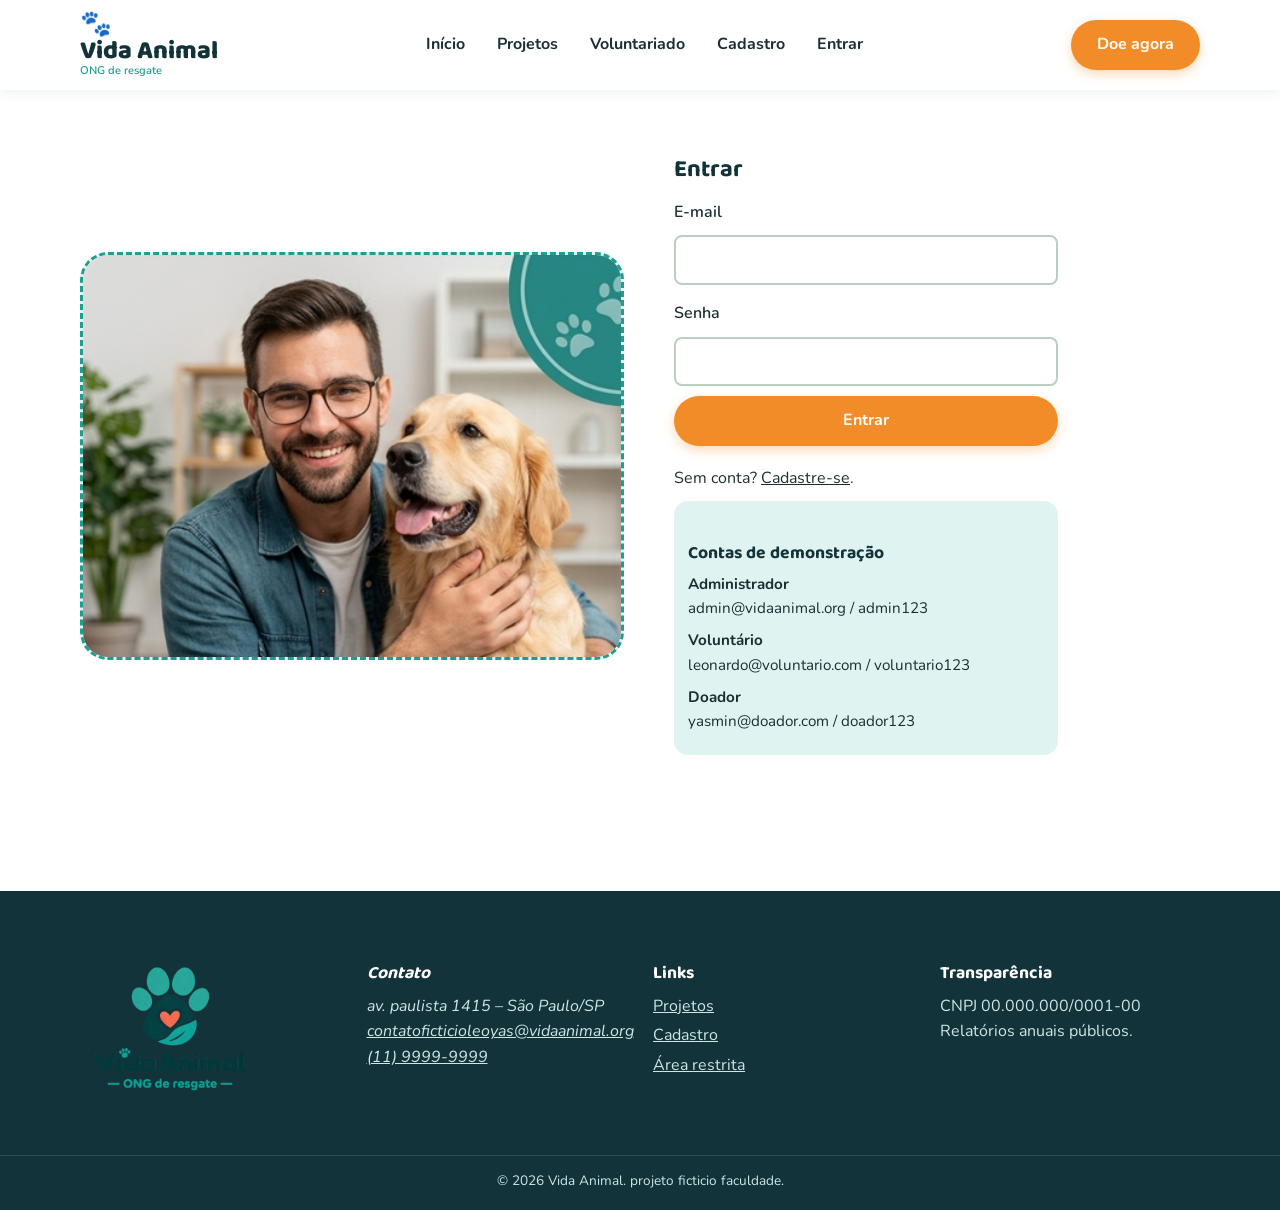
==== login.html @ df9445a1 "Add files via upload" ====
<!DOCTYPE html>
<html lang="pt-BR">

<head>
    <meta charset="UTF-8">
    <meta name="viewport" content="width=device-width, initial-scale=1">
    <meta name="description" content="Acesso à área do administrador, voluntário e doador.">
    <title>Entrar – Vida Animal</title>
    <link rel="icon" href="img/icon_pata.png" type="image/png">
    <link rel="preconnect" href="https://fonts.googleapis.com">
    <link rel="stylesheet" href="https://fonts.googleapis.com/css2?family=Baloo+2:wght@600;800&family=Nunito:wght@400;700&display=swap">
    <link rel="stylesheet" href="css/inicio.css">
</head>

<body>
    <a class="skip" href="#principal">Ir para o conteúdo</a>
    <header class="topo">
        <div class="wrap"><a class="logo" href="index.html"><span class="pata">🐾</span> Vida Animal<small>ONG de
                    resgate</small></a>
            <nav aria-label="Principal">
                <ul>
                    <li><a href="index.html">Início</a></li>
                    <li><a href="projetos.html">Projetos</a></li>
                    <li><a href="projetos.html#voluntariado">Voluntariado</a></li>
                    <li><a href="cadastro.html">Cadastro</a></li>
                    <li><a href="login.html">Entrar</a></li>
                </ul>
            </nav><a class="btn" href="projetos.html#doar">Doe agora</a>
        </div>
    </header>
    <main id="principal">
        <section class="wrap logbox" aria-labelledby="t">
            <figure class="img-vazia" data-nome="imagens/animal-resgate.jpg"><img src="img/Captura de tela 2026-10-06 183155.png"
                    alt="Cão e gato resgatados juntos" width="1200" height="900" loading="lazy" onerror="this.remove()">
            </figure>
            <form id="form" action="#" method="post">
                <h1 id="t">Entrar</h1><label for="email">E-mail</label><input type="email" id="email" required
                    autocomplete="email"><label for="senha">Senha</label><input type="password" id="senha" required
                    autocomplete="current-password"><button class="btn" type="submit">Entrar</button>
                <p id="msg" role="alert"></p>
                <p>Sem conta? <a href="cadastro.html">Cadastre-se</a>.</p>
                <div class="demo">
                    <h2>Contas de demonstração</h2>
                    <ul>
                        <li><strong>Administrador</strong><br>admin@vidaanimal.org / admin123</li>
                        <li><strong>Voluntário</strong><br>leonardo@voluntario.com / voluntario123</li>
                        <li><strong>Doador</strong><br>yasmin@doador.com / doador123</li>
                    </ul>
                </div>
            </form>
        </section>
    </main>
        <footer class="rodape">
        <div class="wrap">
            <a href="index.html">
                <img src="img/Logo_Vida_Animal_com_Pata_e_Coração-removebg-preview.png" alt="Logo da Vida Animal"
                    class="logo-footer">
            </a>
            <address>
                <h2>Contato</h2> av. paulista 1415 – São Paulo/SP<br><a
                    href="mailto:contato@vidaanimal.org">contatoficticioleoyas@vidaanimal.org</a><br><a
                    href="tel:+551140028922">(11)
                    9999-9999</a>
            </address>
            <div>
                <h2>Links</h2>
                <ul>
                    <li><a href="projetos.html">Projetos</a></li>
                    <li><a href="cadastro.html">Cadastro</a></li>
                    <li><a href="login.html">Área restrita</a></li>
                </ul>
            </div>
            <div>
                <h2>Transparência</h2>
                <p>CNPJ 00.000.000/0001-00<br>Relatórios anuais públicos.</p>
            </div>
        </div>
        <p class="copy">© 2026 Vida Animal. projeto ficticio faculdade.</p>
    </footer>
    <script src="js/login.js"></script>
</body>

</html>
---- css/inicio.css ----
@import url("admin.css");
@import url("base.css");
@import url("cadastro.css");
@import url("doador.css");
@import url("login.css");
@import url("projetos.css");
@import url("voluntario.css");

/* aqui importados todos css para somente linkar esse css mais ja contendo todos aquivos css juntos  */

.hero {
    background: radial-gradient(circle at 85% 20%, var(--mint) 0 28%, transparent 29%), linear-gradient(#fff, #f3fbf9);
    padding: 50px 0 20px
}

.hero-grade {
    display: grid;
    grid-template-columns: repeat(auto-fit, minmax(300px, 1fr));
    gap: 36px;
    align-items: center
}

.selo {
    display: inline-block;
    background: var(--mint);
    color: var(--verde2);
    font-weight: 700;
    padding: 4px 14px;
    border-radius: 20px;
    margin-bottom: 12px
}

.hero h1 {
    font-size: clamp(2.2rem, 5.5vw, 3.6rem);
    margin-bottom: 14px
}

.hero em {
    color: var(--ambar);
    font-style: normal
}

.hero p {
    margin-bottom: 16px;
    max-width: 50ch
}

.foto img {
    border-radius: 40px 40px 40px 120px;
    box-shadow: 0 14px 40px #12333a30
}

.destaques {
    list-style: none;
    padding: 0;
    display: grid;
    grid-template-columns: repeat(auto-fit, minmax(200px, 1fr));
    gap: 16px;
    margin-top: 40px
}

.destaques li {
    background: #fff;
    border-radius: 20px;
    padding: 20px;
    text-align: center;
    box-shadow: 0 6px 22px #14363d18
}

.destaques span,
.icones span {
    display: grid;
    place-items: center;
    width: 60px;
    height: 60px;
    margin: 0 auto 8px;
    border-radius: 50%;
    background: var(--mint);
    font-size: 1.7rem
}

.destaques h2 {
    font-size: 1.2rem;
    margin: 0
}

.sobre {
    display: grid;
    grid-template-columns: repeat(auto-fit, minmax(290px, 1fr));
    gap: 40px;
    align-items: center
}

.sobre .foto img {
    border-radius: 120px 40px 40px 40px
}

.check {
    list-style: none;
    padding: 0;
    margin: 14px 0
}

.check li {
    padding-left: 28px;
    margin: 6px 0;
    position: relative
}

.check li::before {
    content: "✔";
    position: absolute;
    left: 0;
    color: var(--verde2);
    font-weight: 700
}

.ajuda {
    background: var(--mint)
}

.ajuda h2 {
    text-align: center
}

.icones {
    list-style: none;
    padding: 0;
    display: grid;
    grid-template-columns: repeat(auto-fit, minmax(180px, 1fr));
    gap: 18px;
    text-align: center;
    font-weight: 700
}

.icones span {
    background: #fff
}

.faixa {
    background: var(--verde);
    color: #fff;
    border-radius: 30px;
    padding: 28px;
    display: grid;
    grid-template-columns: 200px 1fr;
    gap: 24px;
    align-items: center
}

.faixa h2 {
    color: #fff
}

.faixa img {
    border-radius: 20px
}

.faixa p {
    margin-bottom: 12px
}


.logo-footer {
    width: 180px;
    height: auto;
    object-fit: contain;
    display: block;
    margin-bottom: 12px;
}

.footer-logo p {
    max-width: 200px;
}

@media(max-width:600px) {
    .faixa {
        grid-template-columns: 1fr
    }
}

.numeros {
    list-style: none;
    padding: 0;
    display: grid;
    grid-template-columns: repeat(auto-fit, minmax(200px, 1fr));
    gap: 16px
}

.numeros li {
    background: var(--mint);
    border-radius: 20px;
    padding: 20px;
    text-align: center
}

.numeros strong {
    display: block;
    font: 800 2.6rem "Baloo 2", sans-serif;
    color: var(--ambar)
}

.depo blockquote {
    background: #fff;
    border-left: 6px solid var(--ambar);
    border-radius: 16px;
    padding: 22px;
    box-shadow: 0 6px 22px #12333a18;
    font-size: 1.15rem
}

.depo cite {
    display: block;
    margin-top: 8px;
    font-size: .95rem;
    color: var(--verde2);
    font-style: normal;
    font-weight: 700
}
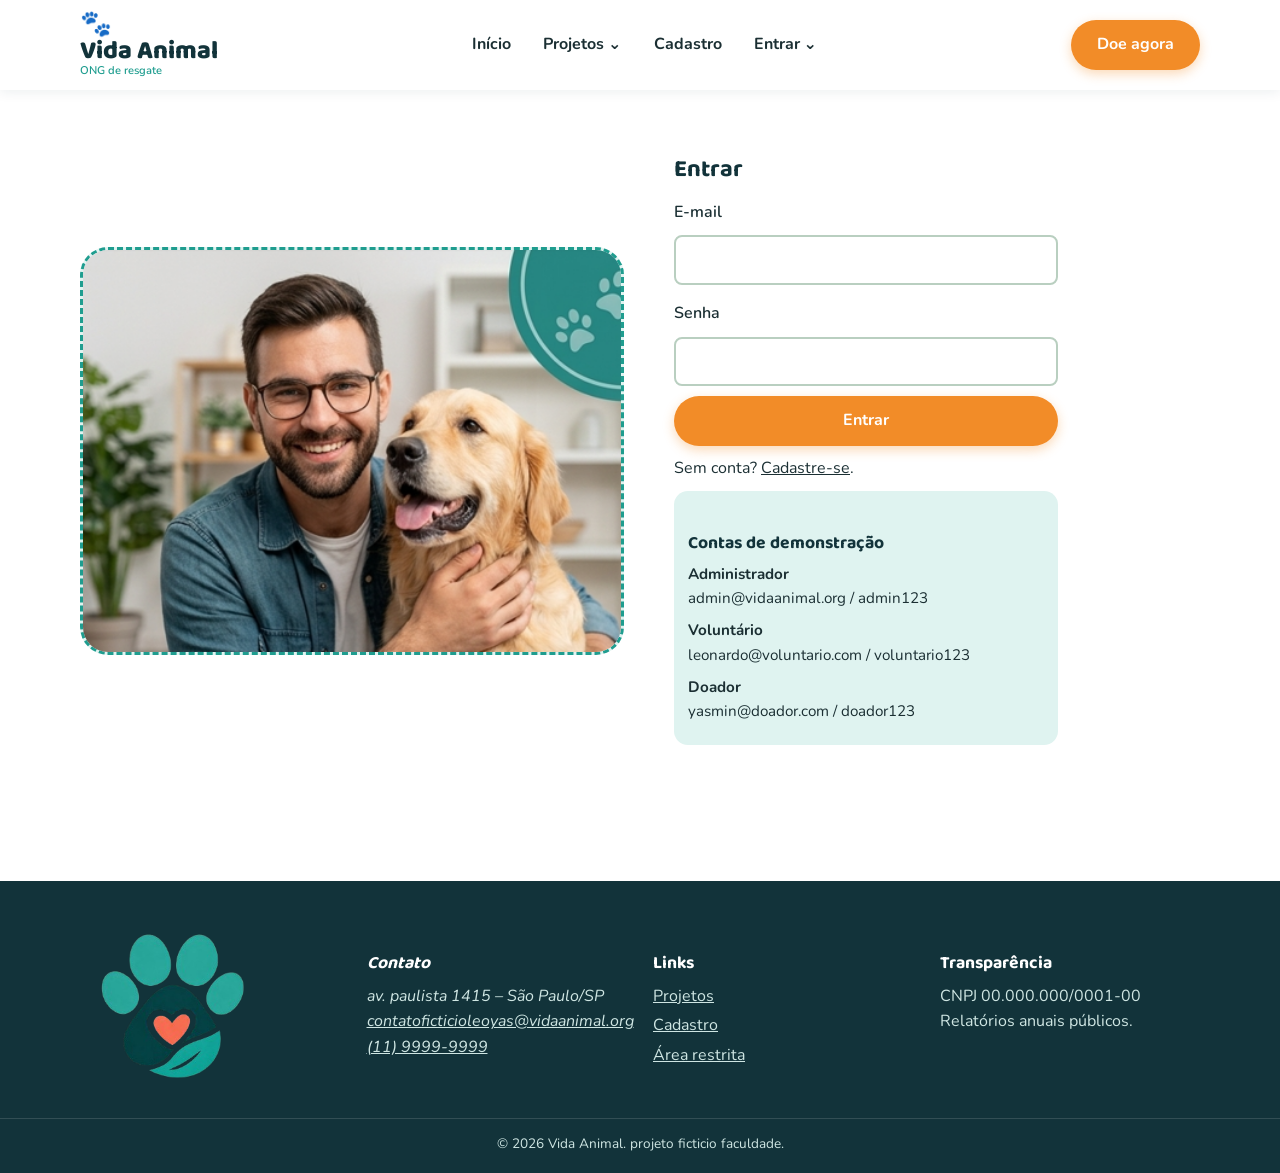
==== commit 1a32ecc1: "Add files via upload" ====
--- a/login.html
+++ b/login.html
@@ -8,7 +8,8 @@
     <title>Entrar – Vida Animal</title>
     <link rel="icon" href="img/icon_pata.png" type="image/png">
     <link rel="preconnect" href="https://fonts.googleapis.com">
-    <link rel="stylesheet" href="https://fonts.googleapis.com/css2?family=Baloo+2:wght@600;800&family=Nunito:wght@400;700&display=swap">
+    <link rel="stylesheet"
+        href="https://fonts.googleapis.com/css2?family=Baloo+2:wght@600;800&family=Nunito:wght@400;700&display=swap">
     <link rel="stylesheet" href="css/inicio.css">
 </head>
 
@@ -17,27 +18,45 @@
     <header class="topo">
         <div class="wrap"><a class="logo" href="index.html"><span class="pata">🐾</span> Vida Animal<small>ONG de
                     resgate</small></a>
+            <button class="menu-toggle" type="button" aria-expanded="false" aria-controls="menu-principal">☰ <span
+                    class="sr-only">Abrir menu</span></button>
             <nav aria-label="Principal">
-                <ul>
+                <ul id="menu-principal">
                     <li><a href="index.html">Início</a></li>
-                    <li><a href="projetos.html">Projetos</a></li>
-                    <li><a href="projetos.html#voluntariado">Voluntariado</a></li>
+                    <li class="has-dropdown">
+                        <button class="dropdown-toggle" type="button" aria-expanded="false">Projetos <span
+                                aria-hidden="true">⌄</span></button>
+                        <ul class="dropdown-menu">
+                            <li><a href="projetos.html">Todos os projetos</a></li>
+                            <li><a href="projetos.html#voluntariado">Voluntariado</a></li>
+                            <li><a href="projetos.html#doar">Como doar</a></li>
+                        </ul>
+                    </li>
                     <li><a href="cadastro.html">Cadastro</a></li>
-                    <li><a href="login.html">Entrar</a></li>
+                    <li class="has-dropdown">
+                        <button class="dropdown-toggle" type="button" aria-expanded="false">Entrar <span
+                                aria-hidden="true">⌄</span></button>
+                        <ul class="dropdown-menu">
+                            <li><a href="login.html?tipo=admin">Administrador</a></li>
+                            <li><a href="login.html?tipo=voluntario">Voluntário</a></li>
+                            <li><a href="login.html?tipo=doador">Doador</a></li>
+                        </ul>
+                    </li>
                 </ul>
             </nav><a class="btn" href="projetos.html#doar">Doe agora</a>
         </div>
     </header>
     <main id="principal">
         <section class="wrap logbox" aria-labelledby="t">
-            <figure class="img-vazia" data-nome="imagens/animal-resgate.jpg"><img src="img/Captura de tela 2026-10-06 183155.png"
-                    alt="Cão e gato resgatados juntos" width="1200" height="900" loading="lazy" onerror="this.remove()">
+            <figure class="img-vazia" data-nome="imagens/animal-resgate.jpg"><img
+                    src="img/Captura de tela 2026-10-06 183155.png" alt="img homen cachorro" width="1200"
+                    height="900" loading="lazy" onerror="this.remove()">
             </figure>
-            <form id="form" action="#" method="post">
+            <form id="form" action="#" method="post" novalidate>
                 <h1 id="t">Entrar</h1><label for="email">E-mail</label><input type="email" id="email" required
                     autocomplete="email"><label for="senha">Senha</label><input type="password" id="senha" required
                     autocomplete="current-password"><button class="btn" type="submit">Entrar</button>
-                <p id="msg" role="alert"></p>
+                <p id="msg" class="form-feedback" role="alert" aria-live="polite"></p>
                 <p>Sem conta? <a href="cadastro.html">Cadastre-se</a>.</p>
                 <div class="demo">
                     <h2>Contas de demonstração</h2>
@@ -50,10 +69,10 @@
             </form>
         </section>
     </main>
-        <footer class="rodape">
+    <footer class="rodape">
         <div class="wrap">
             <a href="index.html">
-                <img src="img/Logo_Vida_Animal_com_Pata_e_Coração-removebg-preview.png" alt="Logo da Vida Animal"
+                <img src="admin/icon_pata.png" alt="Logo da Vida Animal"
                     class="logo-footer">
             </a>
             <address>
@@ -77,7 +96,9 @@
         </div>
         <p class="copy">© 2026 Vida Animal. projeto ficticio faculdade.</p>
     </footer>
+    <script src="js/ui.js"></script>
     <script src="js/login.js"></script>
+    <script src="js/navbar-scroll.js"></script>
 </body>
 
 </html>
--- a/css/inicio.css
+++ b/css/inicio.css
@@ -1,12 +1,14 @@
+@import url("base.css");
 @import url("admin.css");
-@import url("base.css");
 @import url("cadastro.css");
 @import url("doador.css");
 @import url("login.css");
 @import url("projetos.css");
 @import url("voluntario.css");
-
-/* aqui importados todos css para somente linkar esse css mais ja contendo todos aquivos css juntos  */
+@import url("navigation.css");
+@import url("components.css");
+@import url("forms.css");
+@import url("responsive.css");
 
 .hero {
     background: radial-gradient(circle at 85% 20%, var(--mint) 0 28%, transparent 29%), linear-gradient(#fff, #f3fbf9);
@@ -29,10 +31,28 @@
     border-radius: 20px;
     margin-bottom: 12px
 }
+@font-face {
+    font-family: 'inicio';
+    src: url('fontes/Matcha\ World.ttf') format('truetype')
+}
+#sobre{
+    font-family: 'inicio', sans-serif;
+}
+#ajuda_como{
+    font-family: 'inicio', sans-serif;
+}
+#proj{
+    font-family: 'inicio', sans-serif;
+}
+#fique_resgaste{
+    font-family: 'inicio', sans-serif;
+    color:rgba(255, 255, 255, 0.918);
+}
 
 .hero h1 {
     font-size: clamp(2.2rem, 5.5vw, 3.6rem);
-    margin-bottom: 14px
+    margin-bottom: 14px;
+    font-family: 'inicio', sans-serif;
 }
 
 .hero em {
@@ -216,4 +236,4 @@
     color: var(--verde2);
     font-style: normal;
     font-weight: 700
-}+}
